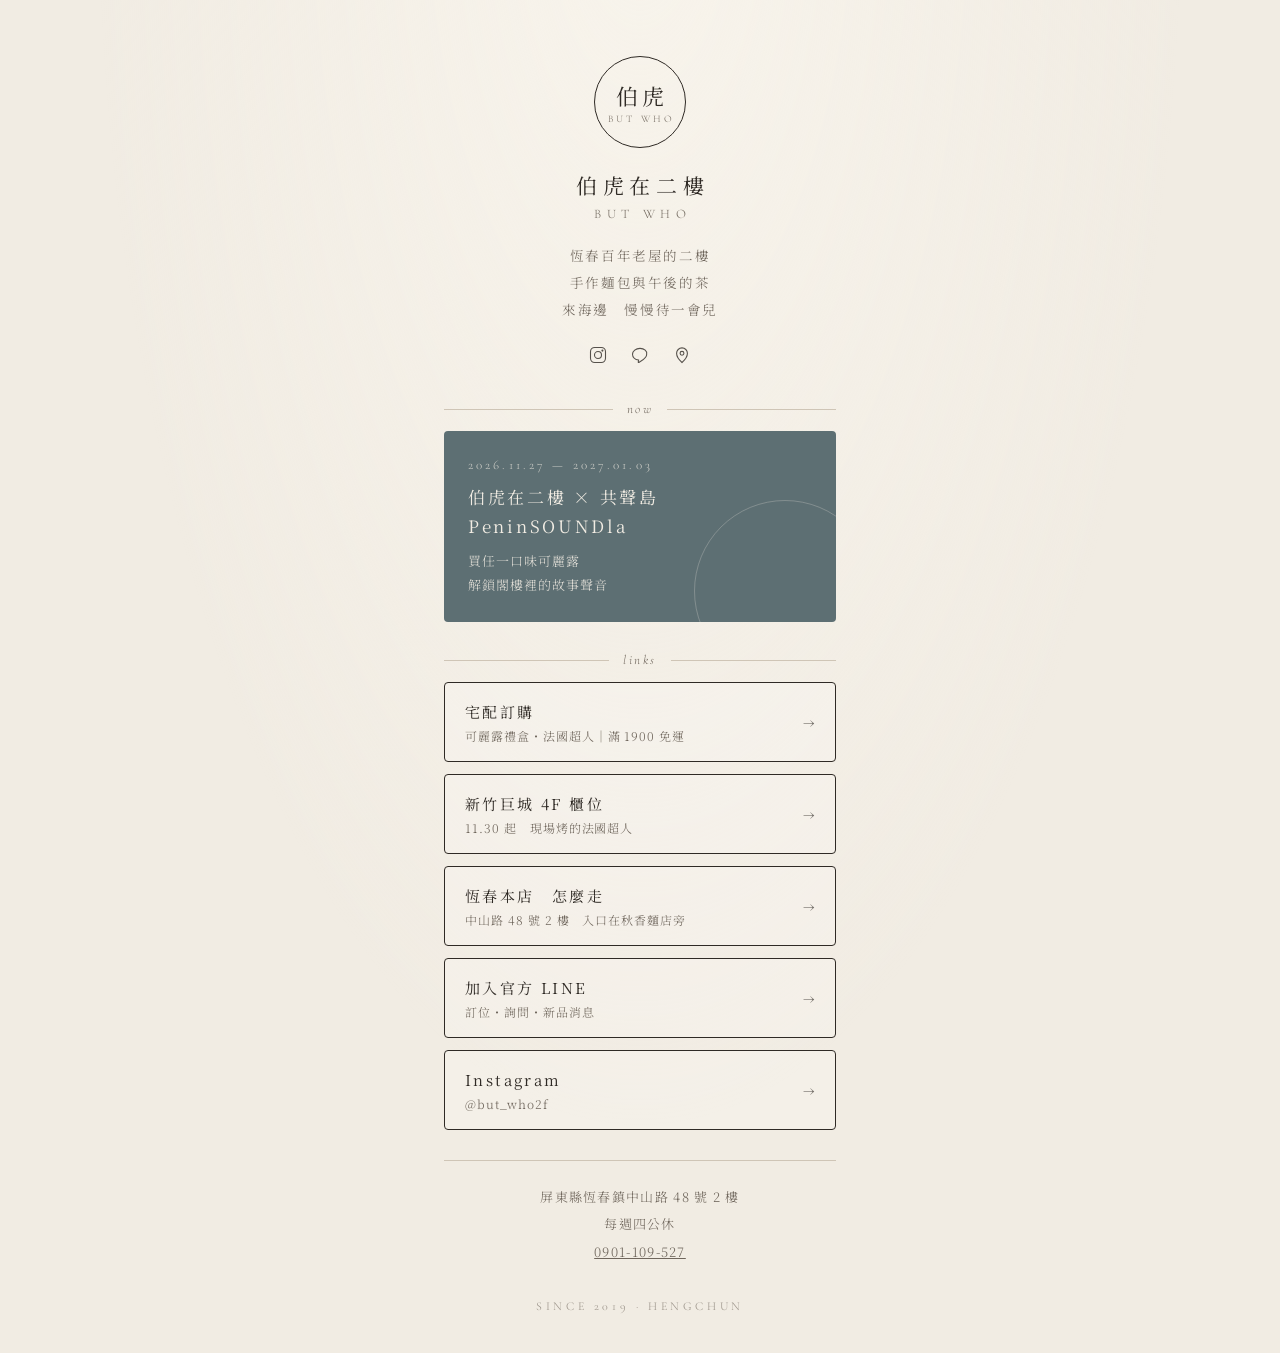
==== links/index.html @ c198c64e "新增伯虎連結頁 links/ Co-Authored-By: Claude Opus 5.5 <noreply@anthropic.com> Claude-Session: https://claud" ====
<!DOCTYPE html>
<html lang="zh-Hant">
<head>
<meta charset="utf-8">
<meta name="viewport" content="width=device-width, initial-scale=1">
<title>伯虎在二樓 BUT WHO</title>
<link rel="preconnect" href="https://fonts.googleapis.com">
<link rel="preconnect" href="https://fonts.gstatic.com" crossorigin>
<link href="https://fonts.googleapis.com/css2?family=Noto+Serif+TC:wght@300;400;500&family=Cormorant+Garamond:ital,wght@0,300;0,400;1,300&display=swap" rel="stylesheet">
<style>
  :root{
    --paper:#f1ece3;
    --paper-2:#e8e1d5;
    --ink:#2f2a25;
    --ink-soft:#6f665c;
    --line:#cfc5b6;
    --sea:#5d6f73;
  }
  *{box-sizing:border-box;margin:0;padding:0}
  html,body{background:var(--paper);color:var(--ink)}
  body{
    font-family:"Noto Serif TC",serif;font-weight:300;
    min-height:100vh;display:flex;justify-content:center;
    background:
      radial-gradient(ellipse at 50% -10%, #f8f4ec 0%, transparent 60%),
      var(--paper);
  }
  main{width:100%;max-width:440px;padding:56px 24px 40px}

  header{text-align:center;margin-bottom:36px}
  .mark{
    width:92px;height:92px;margin:0 auto 22px;border-radius:50%;
    border:1px solid var(--ink);display:flex;align-items:center;justify-content:center;
    flex-direction:column;gap:2px;
  }
  .mark b{font-weight:400;font-size:22px;letter-spacing:.18em;padding-left:.18em}
  .mark small{font-family:"Cormorant Garamond",serif;font-size:10px;letter-spacing:.32em;padding-left:.32em;color:var(--ink-soft)}
  h1{font-weight:400;font-size:21px;letter-spacing:.28em;padding-left:.28em}
  .en{font-family:"Cormorant Garamond",serif;font-size:13px;letter-spacing:.42em;padding-left:.42em;color:var(--ink-soft);margin-top:6px}
  .bio{margin-top:20px;font-size:13.5px;line-height:2;letter-spacing:.12em;color:var(--ink-soft)}

  .social{display:flex;justify-content:center;gap:22px;margin-top:22px}
  .social a{color:var(--ink);opacity:.8;transition:opacity .2s}
  .social a:hover{opacity:1}
  .social svg{width:20px;height:20px;display:block}

  .label{
    font-family:"Cormorant Garamond",serif;font-style:italic;font-size:13px;
    letter-spacing:.2em;color:var(--ink-soft);text-align:center;margin:30px 0 14px;
    display:flex;align-items:center;gap:14px;
  }
  .label::before,.label::after{content:"";flex:1;height:1px;background:var(--line)}

  .feature{
    display:block;text-decoration:none;color:var(--paper);
    background:var(--sea);border-radius:4px;padding:26px 24px 24px;
    position:relative;overflow:hidden;
  }
  .feature::after{
    content:"";position:absolute;right:-40px;bottom:-60px;width:180px;height:180px;
    border-radius:50%;border:1px solid rgba(241,236,227,.25);
  }
  .feature .date{font-family:"Cormorant Garamond",serif;font-size:13px;letter-spacing:.24em;opacity:.8}
  .feature h2{font-weight:400;font-size:17px;letter-spacing:.16em;margin:10px 0 8px;line-height:1.7}
  .feature p{font-size:13px;line-height:1.9;letter-spacing:.08em;opacity:.88}

  .links{display:flex;flex-direction:column;gap:12px}
  .btn{
    display:flex;align-items:center;justify-content:space-between;gap:12px;
    text-decoration:none;color:var(--ink);
    border:1px solid var(--ink);border-radius:4px;padding:17px 20px;
    background:rgba(255,255,255,.18);
    transition:background .2s,color .2s;
  }
  .btn:hover{background:var(--ink);color:var(--paper)}
  .btn .t{font-size:15px;letter-spacing:.16em;font-weight:400}
  .btn .s{display:block;font-size:12px;letter-spacing:.08em;color:var(--ink-soft);margin-top:4px;font-weight:300}
  .btn:hover .s{color:var(--paper-2)}
  .btn .arrow{font-family:"Cormorant Garamond",serif;font-size:18px;opacity:.6}

  .info{
    margin-top:30px;padding:22px 4px 0;border-top:1px solid var(--line);
    font-size:13px;line-height:2.1;letter-spacing:.1em;color:var(--ink-soft);text-align:center;
  }
  .info a{color:inherit}
  footer{
    text-align:center;margin-top:34px;
    font-family:"Cormorant Garamond",serif;font-size:12px;letter-spacing:.3em;color:var(--ink-soft);opacity:.7
  }
</style>
</head>
<body>
<main>

  <header>
    <div class="mark"><b>伯虎</b><small>BUT WHO</small></div>
    <h1>伯虎在二樓</h1>
    <div class="en">BUT WHO</div>
    <p class="bio">恆春百年老屋的二樓<br>手作麵包與午後的茶<br>來海邊　慢慢待一會兒</p>

    <nav class="social" aria-label="社群">
      <a href="https://www.instagram.com/but_who2f/" aria-label="Instagram">
        <svg viewBox="0 0 24 24" fill="none" stroke="currentColor" stroke-width="1.3"><rect x="3" y="3" width="18" height="18" rx="5"/><circle cx="12" cy="12" r="4.2"/><circle cx="17.3" cy="6.7" r=".6" fill="currentColor"/></svg>
      </a>
      <a href="https://lin.ee/nPARyDp" aria-label="LINE 官方帳號">
        <svg viewBox="0 0 24 24" fill="none" stroke="currentColor" stroke-width="1.3"><path d="M12 4C7 4 3 7.2 3 11.1c0 3.5 3.1 6.4 7.3 7l-.4 2.4c-.1.4.3.7.7.5 2.6-1.4 6.6-4.1 8.1-6.3.9-1.1 1.3-2.3 1.3-3.6C21 7.2 17 4 12 4z"/></svg>
      </a>
      <a href="https://www.google.com/maps/search/?api=1&query=%E4%BC%AF%E8%99%8E%E5%9C%A8%E4%BA%8C%E6%A8%93%20%E5%B1%8F%E6%9D%B1%E7%B8%A3%E6%81%86%E6%98%A5%E9%8E%AE%E4%B8%AD%E5%B1%B1%E8%B7%AF48%E8%99%9F" aria-label="Google 地圖">
        <svg viewBox="0 0 24 24" fill="none" stroke="currentColor" stroke-width="1.3"><path d="M12 21s-6.5-5.6-6.5-11A6.5 6.5 0 0 1 18.5 10c0 5.4-6.5 11-6.5 11z"/><circle cx="12" cy="10" r="2.3"/></svg>
      </a>
    </nav>
  </header>

  <div class="label">now</div>
  <a class="feature" href="https://www.instagram.com/but_who2f/">
    <div class="date">2026.11.27 — 2027.01.03</div>
    <h2>伯虎在二樓 × 共聲島 PeninSOUNDla</h2>
    <p>買任一口味可麗露<br>解鎖閣樓裡的故事聲音</p>
  </a>

  <div class="label">links</div>
  <div class="links">
    <a class="btn" href="https://chipaoanping.github.io/bohu-ledger/shop/">
      <span><span class="t">宅配訂購</span><span class="s">可麗露禮盒・法國超人｜滿 1900 免運</span></span>
      <span class="arrow">→</span>
    </a>
    <a class="btn" href="https://www.google.com/maps/search/?api=1&query=%E6%96%B0%E7%AB%B9%E5%B7%A8%E5%9F%8E%E8%B3%BC%E7%89%A9%E4%B8%AD%E5%BF%83">
      <span><span class="t">新竹巨城 4F 櫃位</span><span class="s">11.30 起　現場烤的法國超人</span></span>
      <span class="arrow">→</span>
    </a>
    <a class="btn" href="https://www.google.com/maps/search/?api=1&query=%E4%BC%AF%E8%99%8E%E5%9C%A8%E4%BA%8C%E6%A8%93%20%E5%B1%8F%E6%9D%B1%E7%B8%A3%E6%81%86%E6%98%A5%E9%8E%AE%E4%B8%AD%E5%B1%B1%E8%B7%AF48%E8%99%9F">
      <span><span class="t">恆春本店　怎麼走</span><span class="s">中山路 48 號 2 樓　入口在秋香麵店旁</span></span>
      <span class="arrow">→</span>
    </a>
    <a class="btn" href="https://lin.ee/nPARyDp">
      <span><span class="t">加入官方 LINE</span><span class="s">訂位・詢問・新品消息</span></span>
      <span class="arrow">→</span>
    </a>
    <a class="btn" href="https://www.instagram.com/but_who2f/">
      <span><span class="t">Instagram</span><span class="s">@but_who2f</span></span>
      <span class="arrow">→</span>
    </a>
  </div>

  <div class="info">
    屏東縣恆春鎮中山路 48 號 2 樓<br>
    每週四公休<br>
    <a href="tel:0901109527">0901-109-527</a>
  </div>

  <footer>SINCE 2019 · HENGCHUN</footer>
</main>
</body>
</html>
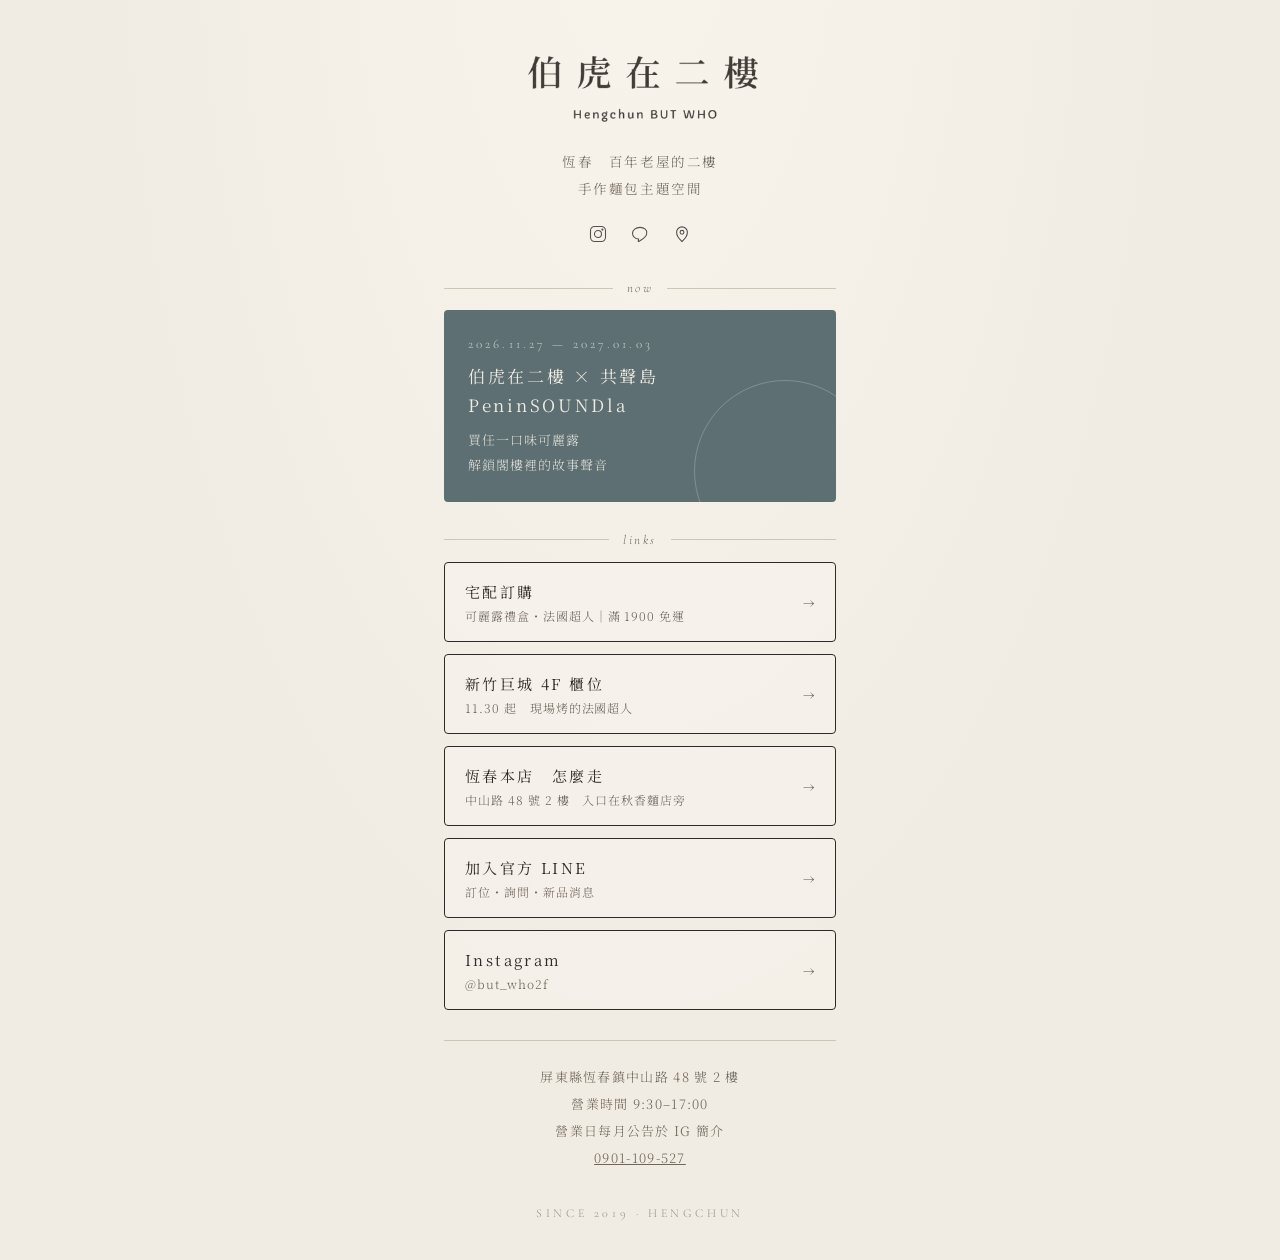
==== commit 8e4bfada: "連結頁：換上黑色 logo、更新介紹與營業時間 Co-Authored-By: Claude Opus 5.5 <noreply@anthropic.com> Claude-Session: http" ====
--- a/links/index.html
+++ b/links/index.html
@@ -35,9 +35,10 @@
   }
   .mark b{font-weight:400;font-size:22px;letter-spacing:.18em;padding-left:.18em}
   .mark small{font-family:"Cormorant Garamond",serif;font-size:10px;letter-spacing:.32em;padding-left:.32em;color:var(--ink-soft)}
+  .logo{display:block;width:230px;max-width:70%;height:auto;margin:0 auto}
   h1{font-weight:400;font-size:21px;letter-spacing:.28em;padding-left:.28em}
   .en{font-family:"Cormorant Garamond",serif;font-size:13px;letter-spacing:.42em;padding-left:.42em;color:var(--ink-soft);margin-top:6px}
-  .bio{margin-top:20px;font-size:13.5px;line-height:2;letter-spacing:.12em;color:var(--ink-soft)}
+  .bio{margin-top:26px;font-size:13.5px;line-height:2;letter-spacing:.12em;color:var(--ink-soft)}
 
   .social{display:flex;justify-content:center;gap:22px;margin-top:22px}
   .social a{color:var(--ink);opacity:.8;transition:opacity .2s}
@@ -93,10 +94,8 @@
 <main>
 
   <header>
-    <div class="mark"><b>伯虎</b><small>BUT WHO</small></div>
-    <h1>伯虎在二樓</h1>
-    <div class="en">BUT WHO</div>
-    <p class="bio">恆春百年老屋的二樓<br>手作麵包與午後的茶<br>來海邊　慢慢待一會兒</p>
+    <h1><img class="logo" src="logo.png" alt="伯虎在二樓 Hengchun BUT WHO"></h1>
+    <p class="bio">恆春　百年老屋的二樓<br>手作麵包主題空間</p>
 
     <nav class="social" aria-label="社群">
       <a href="https://www.instagram.com/but_who2f/" aria-label="Instagram">
@@ -144,7 +143,7 @@
 
   <div class="info">
     屏東縣恆春鎮中山路 48 號 2 樓<br>
-    每週四公休<br>
+    營業時間 9:30–17:00<br>營業日每月公告於 IG 簡介<br>
     <a href="tel:0901109527">0901-109-527</a>
   </div>
 
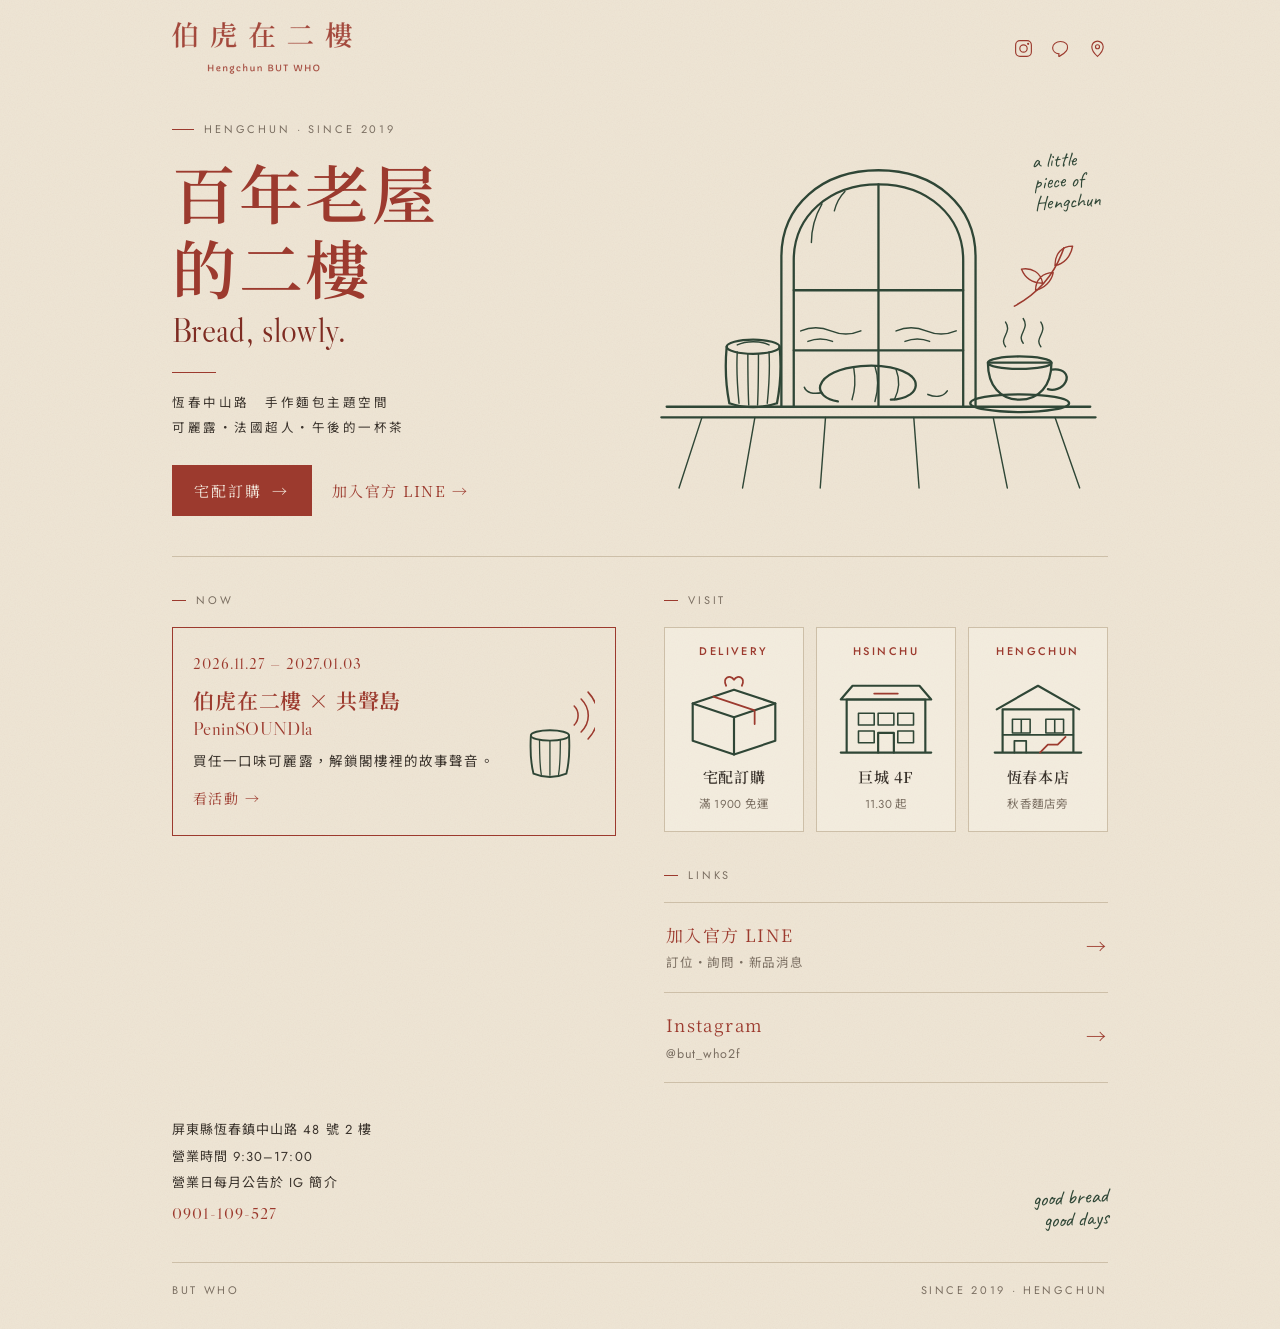
==== commit 17e99d6e: "連結頁：改為舊紙底、磚紅襯線、墨綠手繪線稿風格 Co-Authored-By: Claude Opus 5.5 <noreply@anthropic.com> Claude-Session: http" ====
--- a/links/index.html
+++ b/links/index.html
@@ -2,152 +2,248 @@
 <html lang="zh-Hant">
 <head>
 <meta charset="utf-8">
-<meta name="viewport" content="width=device-width, initial-scale=1">
+<meta name="viewport" content="width=device-width, initial-scale=1, viewport-fit=cover">
+<meta name="theme-color" content="#EFE6D6">
 <title>伯虎在二樓 BUT WHO</title>
 <link rel="preconnect" href="https://fonts.googleapis.com">
 <link rel="preconnect" href="https://fonts.gstatic.com" crossorigin>
-<link href="https://fonts.googleapis.com/css2?family=Noto+Serif+TC:wght@300;400;500&family=Cormorant+Garamond:ital,wght@0,300;0,400;1,300&display=swap" rel="stylesheet">
+<link href="https://fonts.googleapis.com/css2?family=Noto+Serif+TC:wght@400;600&family=Noto+Sans+TC:wght@400;500&family=Libre+Caslon+Display&family=Jost:wght@400;500&family=Caveat:wght@500&display=swap" rel="stylesheet">
 <style>
-  :root{
-    --paper:#f1ece3;
-    --paper-2:#e8e1d5;
-    --ink:#2f2a25;
-    --ink-soft:#6f665c;
-    --line:#cfc5b6;
-    --sea:#5d6f73;
-  }
-  *{box-sizing:border-box;margin:0;padding:0}
-  html,body{background:var(--paper);color:var(--ink)}
-  body{
-    font-family:"Noto Serif TC",serif;font-weight:300;
-    min-height:100vh;display:flex;justify-content:center;
-    background:
-      radial-gradient(ellipse at 50% -10%, #f8f4ec 0%, transparent 60%),
-      var(--paper);
-  }
-  main{width:100%;max-width:440px;padding:56px 24px 40px}
-
-  header{text-align:center;margin-bottom:36px}
-  .mark{
-    width:92px;height:92px;margin:0 auto 22px;border-radius:50%;
-    border:1px solid var(--ink);display:flex;align-items:center;justify-content:center;
-    flex-direction:column;gap:2px;
-  }
-  .mark b{font-weight:400;font-size:22px;letter-spacing:.18em;padding-left:.18em}
-  .mark small{font-family:"Cormorant Garamond",serif;font-size:10px;letter-spacing:.32em;padding-left:.32em;color:var(--ink-soft)}
-  .logo{display:block;width:230px;max-width:70%;height:auto;margin:0 auto}
-  h1{font-weight:400;font-size:21px;letter-spacing:.28em;padding-left:.28em}
-  .en{font-family:"Cormorant Garamond",serif;font-size:13px;letter-spacing:.42em;padding-left:.42em;color:var(--ink-soft);margin-top:6px}
-  .bio{margin-top:26px;font-size:13.5px;line-height:2;letter-spacing:.12em;color:var(--ink-soft)}
-
-  .social{display:flex;justify-content:center;gap:22px;margin-top:22px}
-  .social a{color:var(--ink);opacity:.8;transition:opacity .2s}
-  .social a:hover{opacity:1}
-  .social svg{width:20px;height:20px;display:block}
-
-  .label{
-    font-family:"Cormorant Garamond",serif;font-style:italic;font-size:13px;
-    letter-spacing:.2em;color:var(--ink-soft);text-align:center;margin:30px 0 14px;
-    display:flex;align-items:center;gap:14px;
-  }
-  .label::before,.label::after{content:"";flex:1;height:1px;background:var(--line)}
-
-  .feature{
-    display:block;text-decoration:none;color:var(--paper);
-    background:var(--sea);border-radius:4px;padding:26px 24px 24px;
-    position:relative;overflow:hidden;
-  }
-  .feature::after{
-    content:"";position:absolute;right:-40px;bottom:-60px;width:180px;height:180px;
-    border-radius:50%;border:1px solid rgba(241,236,227,.25);
-  }
-  .feature .date{font-family:"Cormorant Garamond",serif;font-size:13px;letter-spacing:.24em;opacity:.8}
-  .feature h2{font-weight:400;font-size:17px;letter-spacing:.16em;margin:10px 0 8px;line-height:1.7}
-  .feature p{font-size:13px;line-height:1.9;letter-spacing:.08em;opacity:.88}
-
-  .links{display:flex;flex-direction:column;gap:12px}
-  .btn{
-    display:flex;align-items:center;justify-content:space-between;gap:12px;
-    text-decoration:none;color:var(--ink);
-    border:1px solid var(--ink);border-radius:4px;padding:17px 20px;
-    background:rgba(255,255,255,.18);
-    transition:background .2s,color .2s;
-  }
-  .btn:hover{background:var(--ink);color:var(--paper)}
-  .btn .t{font-size:15px;letter-spacing:.16em;font-weight:400}
-  .btn .s{display:block;font-size:12px;letter-spacing:.08em;color:var(--ink-soft);margin-top:4px;font-weight:300}
-  .btn:hover .s{color:var(--paper-2)}
-  .btn .arrow{font-family:"Cormorant Garamond",serif;font-size:18px;opacity:.6}
-
-  .info{
-    margin-top:30px;padding:22px 4px 0;border-top:1px solid var(--line);
-    font-size:13px;line-height:2.1;letter-spacing:.1em;color:var(--ink-soft);text-align:center;
-  }
-  .info a{color:inherit}
-  footer{
-    text-align:center;margin-top:34px;
-    font-family:"Cormorant Garamond",serif;font-size:12px;letter-spacing:.3em;color:var(--ink-soft);opacity:.7
-  }
+/* 舊紙底＋磚紅襯線字＋墨綠手繪線稿；手機單欄，寬螢幕主視覺左右分 */
+:root{
+  --paper:#EFE6D6; --paper-2:#E7DCC8; --red:#9C3A2E; --red-deep:#7E2C22;
+  --green:#2F4636; --ink:#3A332C; --soft:#7A6E61; --line:#CDBFA8;
+  --serif:"Libre Caslon Display","Noto Serif TC",serif;
+  --zh:"Noto Serif TC","Songti TC",serif;
+  --sans:"Jost","Noto Sans TC",system-ui,sans-serif;
+  --hand:"Caveat","Noto Sans TC",cursive;
+  color-scheme:light;
+}
+*{box-sizing:border-box;margin:0;padding:0}
+html{background:var(--paper)}
+body{
+  min-height:100vh;color:var(--ink);font-family:var(--zh);font-weight:400;line-height:1.8;
+  background-color:var(--paper);
+  background-image:url("data:image/svg+xml,%3Csvg xmlns='http://www.w3.org/2000/svg' width='220' height='220'%3E%3Cfilter id='n'%3E%3CfeTurbulence type='fractalNoise' baseFrequency='.85' numOctaves='2' stitchTiles='stitch'/%3E%3CfeColorMatrix values='0 0 0 0 .35 0 0 0 0 .27 0 0 0 0 .18 0 0 0 .07 0'/%3E%3C/filter%3E%3Crect width='100%25' height='100%25' filter='url(%23n)'/%3E%3C/svg%3E");
+  -webkit-font-smoothing:antialiased;
+}
+a{color:inherit;text-decoration:none}
+a:focus-visible{outline:1.5px solid var(--red);outline-offset:4px}
+.wrap{max-width:980px;margin:0 auto;padding-left:max(22px,env(safe-area-inset-left,0px));padding-right:max(22px,env(safe-area-inset-right,0px))}
+
+/* 頂列 */
+.top{display:flex;align-items:center;justify-content:space-between;gap:16px;padding-block:22px 0}
+.logo{display:block;width:150px;aspect-ratio:720/208;background:var(--red);
+  -webkit-mask:url(logo.png) left center/contain no-repeat;mask:url(logo.png) left center/contain no-repeat}
+.social{display:flex;gap:16px}
+.social a{color:var(--red);display:block}
+.social svg{width:21px;height:21px;display:block}
+
+/* 主視覺 */
+.hero{display:grid;gap:8px;padding-block:30px 26px;border-bottom:1px solid var(--line)}
+.eyebrow{font-family:var(--sans);font-size:11px;letter-spacing:.26em;color:var(--soft);text-transform:uppercase;display:flex;align-items:center;gap:10px}
+.eyebrow::before{content:"";width:22px;height:1px;background:var(--red)}
+h1{font-family:var(--zh);font-weight:600;color:var(--red);font-size:clamp(40px,11vw,64px);line-height:1.18;letter-spacing:.04em;margin-top:14px}
+h1 .en{display:block;font-family:var(--serif);font-weight:400;font-size:.52em;letter-spacing:.01em;margin-top:6px;color:var(--red-deep)}
+.rule{width:44px;height:1px;background:var(--red);margin:22px 0 18px}
+.lead{font-family:var(--sans);font-size:12.5px;letter-spacing:.2em;line-height:2;color:var(--ink)}
+.cta{display:flex;flex-wrap:wrap;align-items:center;gap:20px;margin-top:24px}
+.btn-red{background:var(--red);color:#F6EEE2;font-family:var(--zh);font-size:15px;letter-spacing:.14em;padding:12px 22px;display:inline-flex;gap:10px;align-items:center;transition:background .2s}
+.btn-red:hover{background:var(--red-deep)}
+.textlink{color:var(--red);font-size:15px;letter-spacing:.1em;border-bottom:1px solid transparent;transition:border-color .2s}
+.textlink:hover{border-color:var(--red)}
+.art{position:relative;margin-top:18px}
+.art svg{width:100%;height:auto;display:block}
+.note{position:absolute;font-family:var(--hand);color:var(--green);font-size:20px;line-height:1.05;transform:rotate(-4deg)}
+.note.a{right:2%;top:2%}
+
+/* 區塊標 */
+.label{font-family:var(--sans);font-size:11px;letter-spacing:.26em;color:var(--soft);text-transform:uppercase;display:flex;align-items:center;gap:10px;margin:34px 0 16px}
+.label::before{content:"";width:14px;height:1px;background:var(--red)}
+
+/* 近期活動 */
+.now{display:grid;grid-template-columns:1fr auto;gap:18px;align-items:center;border:1px solid var(--red);padding:22px 20px;position:relative;transition:background .2s}
+.now:hover{background:rgba(156,58,46,.04)}
+.now .date{font-family:var(--serif);color:var(--red);font-size:15px;letter-spacing:.06em}
+.now h2{font-family:var(--zh);font-weight:600;color:var(--red);font-size:21px;line-height:1.45;letter-spacing:.04em;margin:8px 0 6px}
+.now p{font-family:var(--sans);font-size:13.5px;line-height:1.9;letter-spacing:.08em;color:var(--ink)}
+.now svg{width:78px;height:auto}
+.now h2 .pen{display:block;font-family:var(--serif);font-weight:400;font-size:.9em;letter-spacing:.02em}
+@media (max-width:560px){
+  .now{grid-template-columns:1fr;padding:20px 18px}
+  .now svg{position:absolute;right:14px;top:14px;width:46px}
+  .now h2{font-size:19px}
+  .now .date{padding-right:52px}
+}
+.now .more{display:inline-block;margin-top:12px;color:var(--red);font-size:14px;letter-spacing:.1em}
+
+/* 三張卡 */
+.cards{display:grid;grid-template-columns:repeat(3,minmax(0,1fr));gap:12px}
+.card{border:1px solid var(--line);background:rgba(255,253,248,.28);padding:14px 10px 16px;text-align:center;display:grid;gap:8px;align-content:start;transition:border-color .2s,background .2s}
+.card:hover{border-color:var(--red);background:rgba(255,253,248,.5)}
+.card .k{font-family:var(--sans);font-size:11px;letter-spacing:.22em;color:var(--red);font-weight:500}
+.card svg{width:100%;max-width:120px;height:auto;margin:0 auto;display:block}
+.card .t{font-family:var(--zh);font-weight:600;color:var(--ink);font-size:15px;letter-spacing:.04em;line-height:1.4;white-space:nowrap}
+.card .s{font-family:var(--sans);font-size:11.5px;line-height:1.7;letter-spacing:.02em;color:var(--soft);white-space:nowrap}
+
+/* 文字連結列 */
+.rows{border-top:1px solid var(--line)}
+.row{display:flex;align-items:center;justify-content:space-between;gap:14px;padding:17px 2px;border-bottom:1px solid var(--line)}
+.row .t{font-family:var(--zh);font-size:17px;letter-spacing:.08em;color:var(--red)}
+.row .s{display:block;font-family:var(--sans);font-size:12.5px;letter-spacing:.06em;color:var(--soft);margin-top:2px}
+.row .ar{color:var(--red);font-family:var(--serif);font-size:20px;transition:transform .2s}
+.row:hover .ar{transform:translateX(4px)}
+
+/* 資訊 */
+.info{display:grid;grid-template-columns:1fr auto;gap:18px;align-items:end;margin-top:34px;padding-bottom:10px}
+.info p{font-family:var(--sans);font-size:13px;line-height:2.05;letter-spacing:.08em;color:var(--ink)}
+.info .tel{color:var(--red);font-family:var(--serif);font-size:16px;letter-spacing:.06em;user-select:all}
+.info .hand{font-family:var(--hand);color:var(--green);font-size:21px;line-height:1.05;text-align:right;transform:rotate(-3deg)}
+footer{border-top:1px solid var(--line);margin-top:22px;padding-block:18px calc(28px + env(safe-area-inset-bottom,0px));display:flex;justify-content:space-between;font-family:var(--sans);font-size:11px;letter-spacing:.24em;color:var(--soft)}
+
+@media (min-width:820px){
+  .logo{width:180px}
+  .hero{grid-template-columns:1fr 1.05fr;gap:40px;align-items:center;padding-block:46px 40px}
+  .art{margin-top:0}
+  .lower{display:grid;grid-template-columns:1fr 1fr;gap:0 48px}
+}
+@media (max-width:380px){
+  .cards{gap:8px}
+  .card{padding:12px 6px 14px}
+  .card .t{font-size:14px}
+}
+@media (prefers-reduced-motion:reduce){*{transition:none!important}}
 </style>
 </head>
 <body>
-<main>
-
-  <header>
-    <h1><img class="logo" src="logo.png" alt="伯虎在二樓 Hengchun BUT WHO"></h1>
-    <p class="bio">恆春　百年老屋的二樓<br>手作麵包主題空間</p>
-
+<div class="wrap">
+
+  <header class="top">
+    <a href="./" class="logo" aria-label="伯虎在二樓 Hengchun BUT WHO"></a>
     <nav class="social" aria-label="社群">
-      <a href="https://www.instagram.com/but_who2f/" aria-label="Instagram">
-        <svg viewBox="0 0 24 24" fill="none" stroke="currentColor" stroke-width="1.3"><rect x="3" y="3" width="18" height="18" rx="5"/><circle cx="12" cy="12" r="4.2"/><circle cx="17.3" cy="6.7" r=".6" fill="currentColor"/></svg>
-      </a>
-      <a href="https://lin.ee/nPARyDp" aria-label="LINE 官方帳號">
-        <svg viewBox="0 0 24 24" fill="none" stroke="currentColor" stroke-width="1.3"><path d="M12 4C7 4 3 7.2 3 11.1c0 3.5 3.1 6.4 7.3 7l-.4 2.4c-.1.4.3.7.7.5 2.6-1.4 6.6-4.1 8.1-6.3.9-1.1 1.3-2.3 1.3-3.6C21 7.2 17 4 12 4z"/></svg>
-      </a>
-      <a href="https://www.google.com/maps/search/?api=1&query=%E4%BC%AF%E8%99%8E%E5%9C%A8%E4%BA%8C%E6%A8%93%20%E5%B1%8F%E6%9D%B1%E7%B8%A3%E6%81%86%E6%98%A5%E9%8E%AE%E4%B8%AD%E5%B1%B1%E8%B7%AF48%E8%99%9F" aria-label="Google 地圖">
-        <svg viewBox="0 0 24 24" fill="none" stroke="currentColor" stroke-width="1.3"><path d="M12 21s-6.5-5.6-6.5-11A6.5 6.5 0 0 1 18.5 10c0 5.4-6.5 11-6.5 11z"/><circle cx="12" cy="10" r="2.3"/></svg>
-      </a>
+      <a href="https://www.instagram.com/but_who2f/" aria-label="Instagram"><svg viewBox="0 0 24 24" fill="none" stroke="currentColor" stroke-width="1.3"><rect x="3" y="3" width="18" height="18" rx="5"/><circle cx="12" cy="12" r="4.2"/><circle cx="17.3" cy="6.7" r=".6" fill="currentColor"/></svg></a>
+      <a href="https://lin.ee/nPARyDp" aria-label="LINE 官方帳號"><svg viewBox="0 0 24 24" fill="none" stroke="currentColor" stroke-width="1.3"><path d="M12 4C7 4 3 7.2 3 11.1c0 3.5 3.1 6.4 7.3 7l-.4 2.4c-.1.4.3.7.7.5 2.6-1.4 6.6-4.1 8.1-6.3.9-1.1 1.3-2.3 1.3-3.6C21 7.2 17 4 12 4z"/></svg></a>
+      <a href="https://www.google.com/maps/search/?api=1&query=%E4%BC%AF%E8%99%8E%E5%9C%A8%E4%BA%8C%E6%A8%93%20%E5%B1%8F%E6%9D%B1%E7%B8%A3%E6%81%86%E6%98%A5%E9%8E%AE%E4%B8%AD%E5%B1%B1%E8%B7%AF48%E8%99%9F" aria-label="Google 地圖"><svg viewBox="0 0 24 24" fill="none" stroke="currentColor" stroke-width="1.3"><path d="M12 21s-6.5-5.6-6.5-11A6.5 6.5 0 0 1 18.5 10c0 5.4-6.5 11-6.5 11z"/><circle cx="12" cy="10" r="2.3"/></svg></a>
     </nav>
   </header>
 
-  <div class="label">now</div>
-  <a class="feature" href="https://www.instagram.com/but_who2f/">
-    <div class="date">2026.11.27 — 2027.01.03</div>
-    <h2>伯虎在二樓 × 共聲島 PeninSOUNDla</h2>
-    <p>買任一口味可麗露<br>解鎖閣樓裡的故事聲音</p>
-  </a>
-
-  <div class="label">links</div>
-  <div class="links">
-    <a class="btn" href="https://chipaoanping.github.io/bohu-ledger/shop/">
-      <span><span class="t">宅配訂購</span><span class="s">可麗露禮盒・法國超人｜滿 1900 免運</span></span>
-      <span class="arrow">→</span>
-    </a>
-    <a class="btn" href="https://www.google.com/maps/search/?api=1&query=%E6%96%B0%E7%AB%B9%E5%B7%A8%E5%9F%8E%E8%B3%BC%E7%89%A9%E4%B8%AD%E5%BF%83">
-      <span><span class="t">新竹巨城 4F 櫃位</span><span class="s">11.30 起　現場烤的法國超人</span></span>
-      <span class="arrow">→</span>
-    </a>
-    <a class="btn" href="https://www.google.com/maps/search/?api=1&query=%E4%BC%AF%E8%99%8E%E5%9C%A8%E4%BA%8C%E6%A8%93%20%E5%B1%8F%E6%9D%B1%E7%B8%A3%E6%81%86%E6%98%A5%E9%8E%AE%E4%B8%AD%E5%B1%B1%E8%B7%AF48%E8%99%9F">
-      <span><span class="t">恆春本店　怎麼走</span><span class="s">中山路 48 號 2 樓　入口在秋香麵店旁</span></span>
-      <span class="arrow">→</span>
-    </a>
-    <a class="btn" href="https://lin.ee/nPARyDp">
-      <span><span class="t">加入官方 LINE</span><span class="s">訂位・詢問・新品消息</span></span>
-      <span class="arrow">→</span>
-    </a>
-    <a class="btn" href="https://www.instagram.com/but_who2f/">
-      <span><span class="t">Instagram</span><span class="s">@but_who2f</span></span>
-      <span class="arrow">→</span>
-    </a>
+  <section class="hero">
+    <div>
+      <div class="eyebrow">Hengchun · since 2019</div>
+      <h1>百年老屋<br>的二樓<span class="en">Bread, slowly.</span></h1>
+      <div class="rule"></div>
+      <p class="lead">恆春中山路　手作麵包主題空間<br>可麗露・法國超人・午後的一杯茶</p>
+      <div class="cta">
+        <a class="btn-red" href="https://chipaoanping.github.io/bohu-ledger/shop/">宅配訂購 <span aria-hidden="true">→</span></a>
+        <a class="textlink" href="https://lin.ee/nPARyDp">加入官方 LINE →</a>
+      </div>
+    </div>
+
+    <div class="art" aria-hidden="true">
+      <svg viewBox="0 0 520 400" fill="none" stroke="#2F4636" stroke-width="2.6" stroke-linecap="round" stroke-linejoin="round">
+        <!-- 老屋拱窗 -->
+        <path d="M150 300V130c0-58 46-98 110-98s110 40 110 98v170"/>
+        <path d="M164 300V134c0-50 40-86 96-86s96 36 96 86v166"/>
+        <path d="M260 48v252M164 168h192M164 236h192"/>
+        <path d="M196 70c-8 14-12 28-12 44M222 56c-6 6-10 14-12 22" stroke-width="1.6"/>
+        <!-- 窗外的海 -->
+        <path d="M172 214c12-5 22-5 34 0s22 5 34 0M280 214c12-5 22-5 34 0s22 5 34 0" stroke-width="1.8"/>
+        <path d="M180 226c10-4 18-4 28 0M290 226c10-4 18-4 28 0" stroke-width="1.5"/>
+        <!-- 桌面 -->
+        <path d="M20 300h480M14 312h492"/>
+        <path d="M60 312l-26 80M120 312l-14 80M200 312l-6 80M300 312l6 80M390 312l16 80M460 312l28 80" stroke-width="1.6"/>
+        <!-- 可麗露 -->
+        <ellipse cx="118" cy="232" rx="30" ry="8"/>
+        <path d="M88 232c-2 22-1 44 3 64M148 232c2 22 1 44-3 64M91 296c18 6 36 6 54 0"/>
+        <path d="M100 238c-1 18 0 38 2 58M112 240c0 18 0 38 1 58M124 240c0 18 0 38-1 58M136 238c1 18 0 38-2 58" stroke-width="1.6"/>
+        <path d="M100 230c10-5 26-5 36 0" stroke-width="1.6"/>
+        <!-- 牛角 -->
+        <path d="M214 294c-14-2-22-10-20-18 4-12 22-20 46-22s46 2 58 12c6 6 6 14-2 20-6 4-14 6-22 6"/>
+        <path d="M232 256c2 12 2 24-2 36M256 254c4 12 4 26 0 40M280 258c4 10 4 22-2 34" stroke-width="1.6"/>
+        <path d="M196 284c-10 2-18 0-20-6M316 286c10 4 18 2 22-4" stroke-width="1.8"/>
+        <!-- 茶杯 -->
+        <ellipse cx="420" cy="296" rx="56" ry="10"/>
+        <path d="M384 250h72c0 26-14 42-36 42s-36-16-36-42z"/>
+        <ellipse cx="420" cy="250" rx="36" ry="7"/>
+        <path d="M456 258c14-2 20 6 16 14s-14 10-20 8"/>
+        <path d="M404 232c-8-10 8-16 0-28M424 228c-8-10 8-16 0-28M444 232c-8-10 8-16 0-28" stroke-width="1.6"/>
+        <!-- 小葉子 -->
+        <path d="M470 120c-10 30-30 52-56 66" stroke="#9C3A2E" stroke-width="1.8"/>
+        <path d="M460 140c10-2 18-10 20-22-12 0-20 8-20 22zM446 160c-12 0-20-6-24-16 12-2 22 4 24 16zM438 168c10-2 18-10 20-20-12 0-20 8-20 20z" stroke="#9C3A2E" stroke-width="1.6"/>
+      </svg>
+      <div class="note a">a little<br>piece of<br>Hengchun</div>
+    </div>
+  </section>
+
+  <div class="lower">
+    <section>
+      <div class="label">Now</div>
+      <a class="now" href="https://www.instagram.com/but_who2f/">
+        <div>
+          <div class="date">2026.11.27 — 2027.01.03</div>
+          <h2>伯虎在二樓 × 共聲島<span class="pen">PeninSOUNDla</span></h2>
+          <p>買任一口味可麗露，解鎖閣樓裡的故事聲音。</p>
+          <span class="more">看活動 →</span>
+        </div>
+        <svg viewBox="0 0 90 120" fill="none" stroke="#2F4636" stroke-width="2.2" stroke-linecap="round" stroke-linejoin="round" aria-hidden="true">
+          <ellipse cx="38" cy="64" rx="22" ry="6"/>
+          <path d="M16 64c-1 18 0 32 3 44M60 64c1 18 0 32-3 44M19 108c12 5 26 5 38 0"/>
+          <path d="M26 69c0 14 0 28 2 40M38 70v40M50 69c0 14 0 28-2 40" stroke-width="1.5"/>
+          <path d="M66 30c6 6 6 16 0 22M74 22c11 11 11 27 0 38M82 14c15 16 15 38 0 54" stroke="#9C3A2E" stroke-width="1.8"/>
+        </svg>
+      </a>
+    </section>
+
+    <section>
+      <div class="label">Visit</div>
+      <div class="cards">
+        <a class="card" href="https://chipaoanping.github.io/bohu-ledger/shop/">
+          <span class="k">DELIVERY</span>
+          <svg viewBox="0 0 120 90" fill="none" stroke="#2F4636" stroke-width="2.2" stroke-linecap="round" stroke-linejoin="round" aria-hidden="true">
+            <path d="M18 34l42-14 42 14v38l-42 14-42-14z"/><path d="M18 34l42 14 42-14M60 48v38"/>
+            <path d="M39 27l42 14v14" stroke="#9C3A2E" stroke-width="1.8"/>
+            <path d="M52 16c-4-8 4-12 8-6 4-6 12-2 8 6" stroke="#9C3A2E" stroke-width="1.8"/>
+          </svg>
+          <span class="t">宅配訂購</span>
+          <span class="s">滿 1900 免運</span>
+        </a>
+        <a class="card" href="https://www.google.com/maps/search/?api=1&query=%E6%96%B0%E7%AB%B9%E5%B7%A8%E5%9F%8E%E8%B3%BC%E7%89%A9%E4%B8%AD%E5%BF%83">
+          <span class="k">HSINCHU</span>
+          <svg viewBox="0 0 120 90" fill="none" stroke="#2F4636" stroke-width="2.2" stroke-linecap="round" stroke-linejoin="round" aria-hidden="true">
+            <path d="M20 84V30h80v54M14 84h92"/><path d="M14 30l12-14h68l12 14z"/>
+            <path d="M32 44h16v12H32zM52 44h16v12H52zM72 44h16v12H72zM32 62h16v12H32zM72 62h16v12H72z" stroke-width="1.6"/>
+            <path d="M52 84V64h16v20"/><path d="M48 24h24" stroke="#9C3A2E" stroke-width="1.8"/>
+          </svg>
+          <span class="t">巨城 4F</span>
+          <span class="s">11.30 起</span>
+        </a>
+        <a class="card" href="https://www.google.com/maps/search/?api=1&query=%E4%BC%AF%E8%99%8E%E5%9C%A8%E4%BA%8C%E6%A8%93%20%E5%B1%8F%E6%9D%B1%E7%B8%A3%E6%81%86%E6%98%A5%E9%8E%AE%E4%B8%AD%E5%B1%B1%E8%B7%AF48%E8%99%9F">
+          <span class="k">HENGCHUN</span>
+          <svg viewBox="0 0 120 90" fill="none" stroke="#2F4636" stroke-width="2.2" stroke-linecap="round" stroke-linejoin="round" aria-hidden="true">
+            <path d="M24 84V40h72v44M16 84h88M18 40l42-24 42 24"/>
+            <path d="M34 50h18v14H34zM68 50h18v14H68zM43 50v14M77 50v14" stroke-width="1.6"/>
+            <path d="M24 66h72" stroke-width="1.6"/>
+            <path d="M36 84V72h12v12" stroke-width="1.8"/><path d="M62 84l8-8h10l8-8" stroke="#9C3A2E" stroke-width="1.8"/>
+          </svg>
+          <span class="t">恆春本店</span>
+          <span class="s">秋香麵店旁</span>
+        </a>
+      </div>
+
+      <div class="label">Links</div>
+      <nav class="rows">
+        <a class="row" href="https://lin.ee/nPARyDp"><span><span class="t">加入官方 LINE</span><span class="s">訂位・詢問・新品消息</span></span><span class="ar" aria-hidden="true">→</span></a>
+        <a class="row" href="https://www.instagram.com/but_who2f/"><span><span class="t">Instagram</span><span class="s">@but_who2f</span></span><span class="ar" aria-hidden="true">→</span></a>
+      </nav>
+    </section>
   </div>
 
-  <div class="info">
-    屏東縣恆春鎮中山路 48 號 2 樓<br>
-    營業時間 9:30–17:00<br>營業日每月公告於 IG 簡介<br>
-    <a href="tel:0901109527">0901-109-527</a>
-  </div>
-
-  <footer>SINCE 2019 · HENGCHUN</footer>
-</main>
+  <section class="info">
+    <p>屏東縣恆春鎮中山路 48 號 2 樓<br>營業時間 9:30–17:00<br>營業日每月公告於 IG 簡介<br><a class="tel" href="tel:0901109527">0901-109-527</a></p>
+    <div class="hand" aria-hidden="true">good bread<br>good days</div>
+  </section>
+
+  <footer><span>BUT WHO</span><span>SINCE 2019 · HENGCHUN</span></footer>
+</div>
 </body>
 </html>
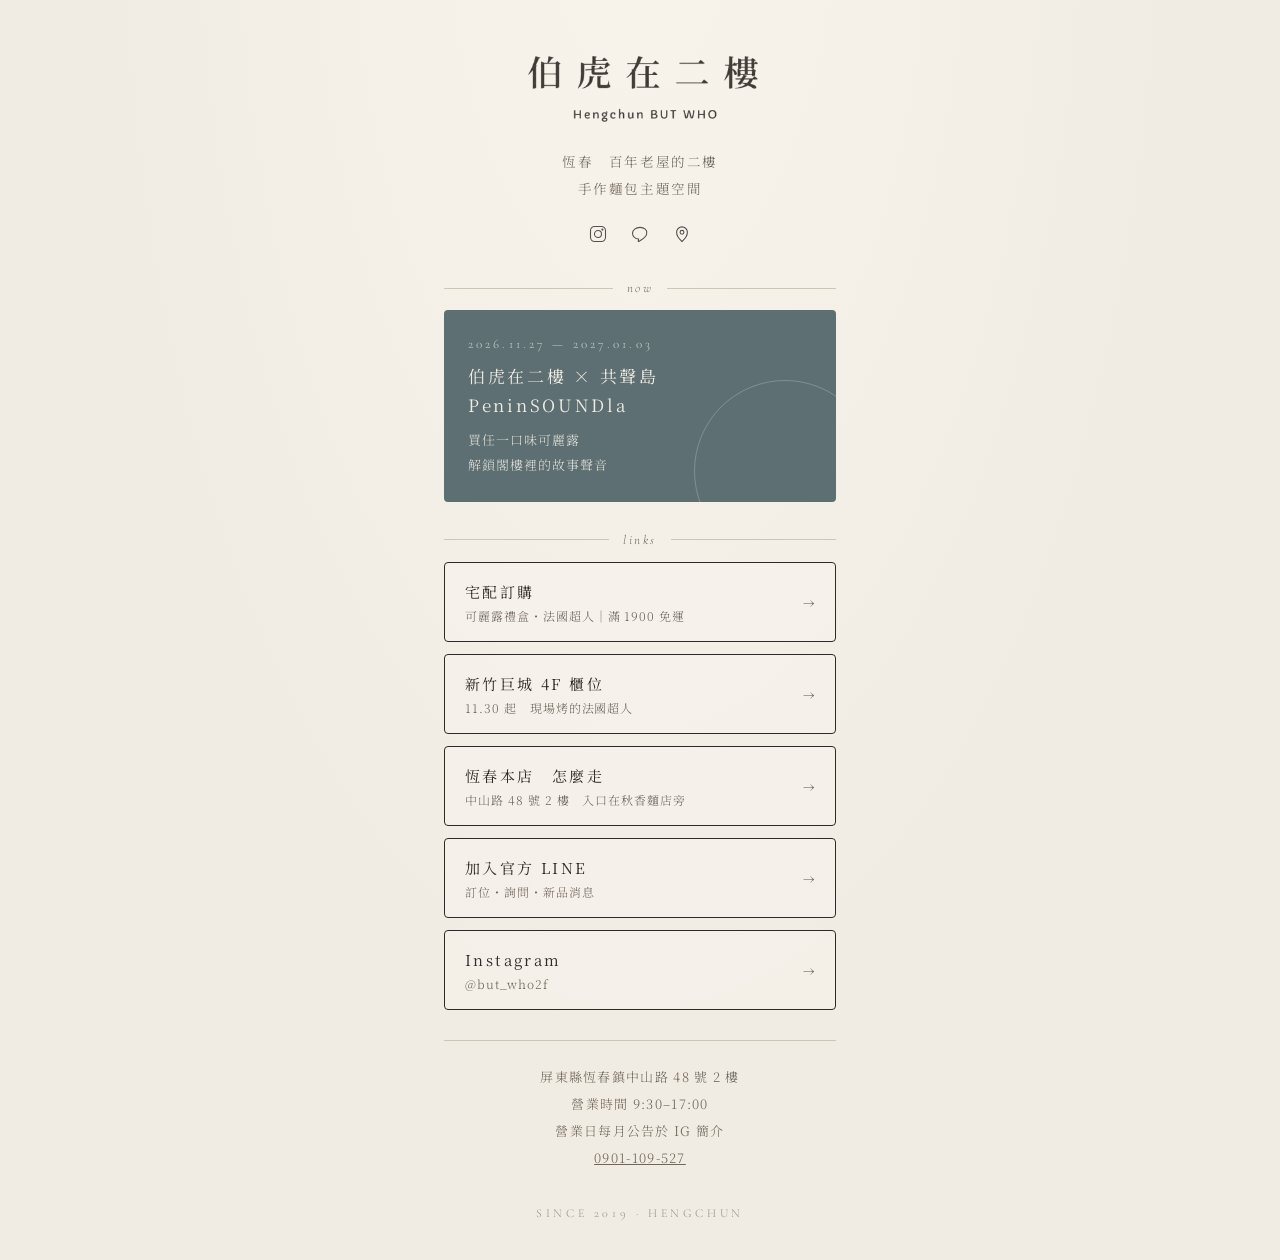
==== commit ee26fb5a: "連結頁：還原為原本版本 Co-Authored-By: Claude Opus 5.5 <noreply@anthropic.com> Claude-Session: https://claude.a" ====
--- a/links/index.html
+++ b/links/index.html
@@ -2,248 +2,152 @@
 <html lang="zh-Hant">
 <head>
 <meta charset="utf-8">
-<meta name="viewport" content="width=device-width, initial-scale=1, viewport-fit=cover">
-<meta name="theme-color" content="#EFE6D6">
+<meta name="viewport" content="width=device-width, initial-scale=1">
 <title>伯虎在二樓 BUT WHO</title>
 <link rel="preconnect" href="https://fonts.googleapis.com">
 <link rel="preconnect" href="https://fonts.gstatic.com" crossorigin>
-<link href="https://fonts.googleapis.com/css2?family=Noto+Serif+TC:wght@400;600&family=Noto+Sans+TC:wght@400;500&family=Libre+Caslon+Display&family=Jost:wght@400;500&family=Caveat:wght@500&display=swap" rel="stylesheet">
+<link href="https://fonts.googleapis.com/css2?family=Noto+Serif+TC:wght@300;400;500&family=Cormorant+Garamond:ital,wght@0,300;0,400;1,300&display=swap" rel="stylesheet">
 <style>
-/* 舊紙底＋磚紅襯線字＋墨綠手繪線稿；手機單欄，寬螢幕主視覺左右分 */
-:root{
-  --paper:#EFE6D6; --paper-2:#E7DCC8; --red:#9C3A2E; --red-deep:#7E2C22;
-  --green:#2F4636; --ink:#3A332C; --soft:#7A6E61; --line:#CDBFA8;
-  --serif:"Libre Caslon Display","Noto Serif TC",serif;
-  --zh:"Noto Serif TC","Songti TC",serif;
-  --sans:"Jost","Noto Sans TC",system-ui,sans-serif;
-  --hand:"Caveat","Noto Sans TC",cursive;
-  color-scheme:light;
-}
-*{box-sizing:border-box;margin:0;padding:0}
-html{background:var(--paper)}
-body{
-  min-height:100vh;color:var(--ink);font-family:var(--zh);font-weight:400;line-height:1.8;
-  background-color:var(--paper);
-  background-image:url("data:image/svg+xml,%3Csvg xmlns='http://www.w3.org/2000/svg' width='220' height='220'%3E%3Cfilter id='n'%3E%3CfeTurbulence type='fractalNoise' baseFrequency='.85' numOctaves='2' stitchTiles='stitch'/%3E%3CfeColorMatrix values='0 0 0 0 .35 0 0 0 0 .27 0 0 0 0 .18 0 0 0 .07 0'/%3E%3C/filter%3E%3Crect width='100%25' height='100%25' filter='url(%23n)'/%3E%3C/svg%3E");
-  -webkit-font-smoothing:antialiased;
-}
-a{color:inherit;text-decoration:none}
-a:focus-visible{outline:1.5px solid var(--red);outline-offset:4px}
-.wrap{max-width:980px;margin:0 auto;padding-left:max(22px,env(safe-area-inset-left,0px));padding-right:max(22px,env(safe-area-inset-right,0px))}
+  :root{
+    --paper:#f1ece3;
+    --paper-2:#e8e1d5;
+    --ink:#2f2a25;
+    --ink-soft:#6f665c;
+    --line:#cfc5b6;
+    --sea:#5d6f73;
+  }
+  *{box-sizing:border-box;margin:0;padding:0}
+  html,body{background:var(--paper);color:var(--ink)}
+  body{
+    font-family:"Noto Serif TC",serif;font-weight:300;
+    min-height:100vh;display:flex;justify-content:center;
+    background:
+      radial-gradient(ellipse at 50% -10%, #f8f4ec 0%, transparent 60%),
+      var(--paper);
+  }
+  main{width:100%;max-width:440px;padding:56px 24px 40px}
 
-/* 頂列 */
-.top{display:flex;align-items:center;justify-content:space-between;gap:16px;padding-block:22px 0}
-.logo{display:block;width:150px;aspect-ratio:720/208;background:var(--red);
-  -webkit-mask:url(logo.png) left center/contain no-repeat;mask:url(logo.png) left center/contain no-repeat}
-.social{display:flex;gap:16px}
-.social a{color:var(--red);display:block}
-.social svg{width:21px;height:21px;display:block}
+  header{text-align:center;margin-bottom:36px}
+  .mark{
+    width:92px;height:92px;margin:0 auto 22px;border-radius:50%;
+    border:1px solid var(--ink);display:flex;align-items:center;justify-content:center;
+    flex-direction:column;gap:2px;
+  }
+  .mark b{font-weight:400;font-size:22px;letter-spacing:.18em;padding-left:.18em}
+  .mark small{font-family:"Cormorant Garamond",serif;font-size:10px;letter-spacing:.32em;padding-left:.32em;color:var(--ink-soft)}
+  .logo{display:block;width:230px;max-width:70%;height:auto;margin:0 auto}
+  h1{font-weight:400;font-size:21px;letter-spacing:.28em;padding-left:.28em}
+  .en{font-family:"Cormorant Garamond",serif;font-size:13px;letter-spacing:.42em;padding-left:.42em;color:var(--ink-soft);margin-top:6px}
+  .bio{margin-top:26px;font-size:13.5px;line-height:2;letter-spacing:.12em;color:var(--ink-soft)}
 
-/* 主視覺 */
-.hero{display:grid;gap:8px;padding-block:30px 26px;border-bottom:1px solid var(--line)}
-.eyebrow{font-family:var(--sans);font-size:11px;letter-spacing:.26em;color:var(--soft);text-transform:uppercase;display:flex;align-items:center;gap:10px}
-.eyebrow::before{content:"";width:22px;height:1px;background:var(--red)}
-h1{font-family:var(--zh);font-weight:600;color:var(--red);font-size:clamp(40px,11vw,64px);line-height:1.18;letter-spacing:.04em;margin-top:14px}
-h1 .en{display:block;font-family:var(--serif);font-weight:400;font-size:.52em;letter-spacing:.01em;margin-top:6px;color:var(--red-deep)}
-.rule{width:44px;height:1px;background:var(--red);margin:22px 0 18px}
-.lead{font-family:var(--sans);font-size:12.5px;letter-spacing:.2em;line-height:2;color:var(--ink)}
-.cta{display:flex;flex-wrap:wrap;align-items:center;gap:20px;margin-top:24px}
-.btn-red{background:var(--red);color:#F6EEE2;font-family:var(--zh);font-size:15px;letter-spacing:.14em;padding:12px 22px;display:inline-flex;gap:10px;align-items:center;transition:background .2s}
-.btn-red:hover{background:var(--red-deep)}
-.textlink{color:var(--red);font-size:15px;letter-spacing:.1em;border-bottom:1px solid transparent;transition:border-color .2s}
-.textlink:hover{border-color:var(--red)}
-.art{position:relative;margin-top:18px}
-.art svg{width:100%;height:auto;display:block}
-.note{position:absolute;font-family:var(--hand);color:var(--green);font-size:20px;line-height:1.05;transform:rotate(-4deg)}
-.note.a{right:2%;top:2%}
+  .social{display:flex;justify-content:center;gap:22px;margin-top:22px}
+  .social a{color:var(--ink);opacity:.8;transition:opacity .2s}
+  .social a:hover{opacity:1}
+  .social svg{width:20px;height:20px;display:block}
 
-/* 區塊標 */
-.label{font-family:var(--sans);font-size:11px;letter-spacing:.26em;color:var(--soft);text-transform:uppercase;display:flex;align-items:center;gap:10px;margin:34px 0 16px}
-.label::before{content:"";width:14px;height:1px;background:var(--red)}
+  .label{
+    font-family:"Cormorant Garamond",serif;font-style:italic;font-size:13px;
+    letter-spacing:.2em;color:var(--ink-soft);text-align:center;margin:30px 0 14px;
+    display:flex;align-items:center;gap:14px;
+  }
+  .label::before,.label::after{content:"";flex:1;height:1px;background:var(--line)}
 
-/* 近期活動 */
-.now{display:grid;grid-template-columns:1fr auto;gap:18px;align-items:center;border:1px solid var(--red);padding:22px 20px;position:relative;transition:background .2s}
-.now:hover{background:rgba(156,58,46,.04)}
-.now .date{font-family:var(--serif);color:var(--red);font-size:15px;letter-spacing:.06em}
-.now h2{font-family:var(--zh);font-weight:600;color:var(--red);font-size:21px;line-height:1.45;letter-spacing:.04em;margin:8px 0 6px}
-.now p{font-family:var(--sans);font-size:13.5px;line-height:1.9;letter-spacing:.08em;color:var(--ink)}
-.now svg{width:78px;height:auto}
-.now h2 .pen{display:block;font-family:var(--serif);font-weight:400;font-size:.9em;letter-spacing:.02em}
-@media (max-width:560px){
-  .now{grid-template-columns:1fr;padding:20px 18px}
-  .now svg{position:absolute;right:14px;top:14px;width:46px}
-  .now h2{font-size:19px}
-  .now .date{padding-right:52px}
-}
-.now .more{display:inline-block;margin-top:12px;color:var(--red);font-size:14px;letter-spacing:.1em}
+  .feature{
+    display:block;text-decoration:none;color:var(--paper);
+    background:var(--sea);border-radius:4px;padding:26px 24px 24px;
+    position:relative;overflow:hidden;
+  }
+  .feature::after{
+    content:"";position:absolute;right:-40px;bottom:-60px;width:180px;height:180px;
+    border-radius:50%;border:1px solid rgba(241,236,227,.25);
+  }
+  .feature .date{font-family:"Cormorant Garamond",serif;font-size:13px;letter-spacing:.24em;opacity:.8}
+  .feature h2{font-weight:400;font-size:17px;letter-spacing:.16em;margin:10px 0 8px;line-height:1.7}
+  .feature p{font-size:13px;line-height:1.9;letter-spacing:.08em;opacity:.88}
 
-/* 三張卡 */
-.cards{display:grid;grid-template-columns:repeat(3,minmax(0,1fr));gap:12px}
-.card{border:1px solid var(--line);background:rgba(255,253,248,.28);padding:14px 10px 16px;text-align:center;display:grid;gap:8px;align-content:start;transition:border-color .2s,background .2s}
-.card:hover{border-color:var(--red);background:rgba(255,253,248,.5)}
-.card .k{font-family:var(--sans);font-size:11px;letter-spacing:.22em;color:var(--red);font-weight:500}
-.card svg{width:100%;max-width:120px;height:auto;margin:0 auto;display:block}
-.card .t{font-family:var(--zh);font-weight:600;color:var(--ink);font-size:15px;letter-spacing:.04em;line-height:1.4;white-space:nowrap}
-.card .s{font-family:var(--sans);font-size:11.5px;line-height:1.7;letter-spacing:.02em;color:var(--soft);white-space:nowrap}
+  .links{display:flex;flex-direction:column;gap:12px}
+  .btn{
+    display:flex;align-items:center;justify-content:space-between;gap:12px;
+    text-decoration:none;color:var(--ink);
+    border:1px solid var(--ink);border-radius:4px;padding:17px 20px;
+    background:rgba(255,255,255,.18);
+    transition:background .2s,color .2s;
+  }
+  .btn:hover{background:var(--ink);color:var(--paper)}
+  .btn .t{font-size:15px;letter-spacing:.16em;font-weight:400}
+  .btn .s{display:block;font-size:12px;letter-spacing:.08em;color:var(--ink-soft);margin-top:4px;font-weight:300}
+  .btn:hover .s{color:var(--paper-2)}
+  .btn .arrow{font-family:"Cormorant Garamond",serif;font-size:18px;opacity:.6}
 
-/* 文字連結列 */
-.rows{border-top:1px solid var(--line)}
-.row{display:flex;align-items:center;justify-content:space-between;gap:14px;padding:17px 2px;border-bottom:1px solid var(--line)}
-.row .t{font-family:var(--zh);font-size:17px;letter-spacing:.08em;color:var(--red)}
-.row .s{display:block;font-family:var(--sans);font-size:12.5px;letter-spacing:.06em;color:var(--soft);margin-top:2px}
-.row .ar{color:var(--red);font-family:var(--serif);font-size:20px;transition:transform .2s}
-.row:hover .ar{transform:translateX(4px)}
-
-/* 資訊 */
-.info{display:grid;grid-template-columns:1fr auto;gap:18px;align-items:end;margin-top:34px;padding-bottom:10px}
-.info p{font-family:var(--sans);font-size:13px;line-height:2.05;letter-spacing:.08em;color:var(--ink)}
-.info .tel{color:var(--red);font-family:var(--serif);font-size:16px;letter-spacing:.06em;user-select:all}
-.info .hand{font-family:var(--hand);color:var(--green);font-size:21px;line-height:1.05;text-align:right;transform:rotate(-3deg)}
-footer{border-top:1px solid var(--line);margin-top:22px;padding-block:18px calc(28px + env(safe-area-inset-bottom,0px));display:flex;justify-content:space-between;font-family:var(--sans);font-size:11px;letter-spacing:.24em;color:var(--soft)}
-
-@media (min-width:820px){
-  .logo{width:180px}
-  .hero{grid-template-columns:1fr 1.05fr;gap:40px;align-items:center;padding-block:46px 40px}
-  .art{margin-top:0}
-  .lower{display:grid;grid-template-columns:1fr 1fr;gap:0 48px}
-}
-@media (max-width:380px){
-  .cards{gap:8px}
-  .card{padding:12px 6px 14px}
-  .card .t{font-size:14px}
-}
-@media (prefers-reduced-motion:reduce){*{transition:none!important}}
+  .info{
+    margin-top:30px;padding:22px 4px 0;border-top:1px solid var(--line);
+    font-size:13px;line-height:2.1;letter-spacing:.1em;color:var(--ink-soft);text-align:center;
+  }
+  .info a{color:inherit}
+  footer{
+    text-align:center;margin-top:34px;
+    font-family:"Cormorant Garamond",serif;font-size:12px;letter-spacing:.3em;color:var(--ink-soft);opacity:.7
+  }
 </style>
 </head>
 <body>
-<div class="wrap">
+<main>
 
-  <header class="top">
-    <a href="./" class="logo" aria-label="伯虎在二樓 Hengchun BUT WHO"></a>
+  <header>
+    <h1><img class="logo" src="logo.png" alt="伯虎在二樓 Hengchun BUT WHO"></h1>
+    <p class="bio">恆春　百年老屋的二樓<br>手作麵包主題空間</p>
+
     <nav class="social" aria-label="社群">
-      <a href="https://www.instagram.com/but_who2f/" aria-label="Instagram"><svg viewBox="0 0 24 24" fill="none" stroke="currentColor" stroke-width="1.3"><rect x="3" y="3" width="18" height="18" rx="5"/><circle cx="12" cy="12" r="4.2"/><circle cx="17.3" cy="6.7" r=".6" fill="currentColor"/></svg></a>
-      <a href="https://lin.ee/nPARyDp" aria-label="LINE 官方帳號"><svg viewBox="0 0 24 24" fill="none" stroke="currentColor" stroke-width="1.3"><path d="M12 4C7 4 3 7.2 3 11.1c0 3.5 3.1 6.4 7.3 7l-.4 2.4c-.1.4.3.7.7.5 2.6-1.4 6.6-4.1 8.1-6.3.9-1.1 1.3-2.3 1.3-3.6C21 7.2 17 4 12 4z"/></svg></a>
-      <a href="https://www.google.com/maps/search/?api=1&query=%E4%BC%AF%E8%99%8E%E5%9C%A8%E4%BA%8C%E6%A8%93%20%E5%B1%8F%E6%9D%B1%E7%B8%A3%E6%81%86%E6%98%A5%E9%8E%AE%E4%B8%AD%E5%B1%B1%E8%B7%AF48%E8%99%9F" aria-label="Google 地圖"><svg viewBox="0 0 24 24" fill="none" stroke="currentColor" stroke-width="1.3"><path d="M12 21s-6.5-5.6-6.5-11A6.5 6.5 0 0 1 18.5 10c0 5.4-6.5 11-6.5 11z"/><circle cx="12" cy="10" r="2.3"/></svg></a>
+      <a href="https://www.instagram.com/but_who2f/" aria-label="Instagram">
+        <svg viewBox="0 0 24 24" fill="none" stroke="currentColor" stroke-width="1.3"><rect x="3" y="3" width="18" height="18" rx="5"/><circle cx="12" cy="12" r="4.2"/><circle cx="17.3" cy="6.7" r=".6" fill="currentColor"/></svg>
+      </a>
+      <a href="https://lin.ee/nPARyDp" aria-label="LINE 官方帳號">
+        <svg viewBox="0 0 24 24" fill="none" stroke="currentColor" stroke-width="1.3"><path d="M12 4C7 4 3 7.2 3 11.1c0 3.5 3.1 6.4 7.3 7l-.4 2.4c-.1.4.3.7.7.5 2.6-1.4 6.6-4.1 8.1-6.3.9-1.1 1.3-2.3 1.3-3.6C21 7.2 17 4 12 4z"/></svg>
+      </a>
+      <a href="https://www.google.com/maps/search/?api=1&query=%E4%BC%AF%E8%99%8E%E5%9C%A8%E4%BA%8C%E6%A8%93%20%E5%B1%8F%E6%9D%B1%E7%B8%A3%E6%81%86%E6%98%A5%E9%8E%AE%E4%B8%AD%E5%B1%B1%E8%B7%AF48%E8%99%9F" aria-label="Google 地圖">
+        <svg viewBox="0 0 24 24" fill="none" stroke="currentColor" stroke-width="1.3"><path d="M12 21s-6.5-5.6-6.5-11A6.5 6.5 0 0 1 18.5 10c0 5.4-6.5 11-6.5 11z"/><circle cx="12" cy="10" r="2.3"/></svg>
+      </a>
     </nav>
   </header>
 
-  <section class="hero">
-    <div>
-      <div class="eyebrow">Hengchun · since 2019</div>
-      <h1>百年老屋<br>的二樓<span class="en">Bread, slowly.</span></h1>
-      <div class="rule"></div>
-      <p class="lead">恆春中山路　手作麵包主題空間<br>可麗露・法國超人・午後的一杯茶</p>
-      <div class="cta">
-        <a class="btn-red" href="https://chipaoanping.github.io/bohu-ledger/shop/">宅配訂購 <span aria-hidden="true">→</span></a>
-        <a class="textlink" href="https://lin.ee/nPARyDp">加入官方 LINE →</a>
-      </div>
-    </div>
+  <div class="label">now</div>
+  <a class="feature" href="https://www.instagram.com/but_who2f/">
+    <div class="date">2026.11.27 — 2027.01.03</div>
+    <h2>伯虎在二樓 × 共聲島 PeninSOUNDla</h2>
+    <p>買任一口味可麗露<br>解鎖閣樓裡的故事聲音</p>
+  </a>
 
-    <div class="art" aria-hidden="true">
-      <svg viewBox="0 0 520 400" fill="none" stroke="#2F4636" stroke-width="2.6" stroke-linecap="round" stroke-linejoin="round">
-        <!-- 老屋拱窗 -->
-        <path d="M150 300V130c0-58 46-98 110-98s110 40 110 98v170"/>
-        <path d="M164 300V134c0-50 40-86 96-86s96 36 96 86v166"/>
-        <path d="M260 48v252M164 168h192M164 236h192"/>
-        <path d="M196 70c-8 14-12 28-12 44M222 56c-6 6-10 14-12 22" stroke-width="1.6"/>
-        <!-- 窗外的海 -->
-        <path d="M172 214c12-5 22-5 34 0s22 5 34 0M280 214c12-5 22-5 34 0s22 5 34 0" stroke-width="1.8"/>
-        <path d="M180 226c10-4 18-4 28 0M290 226c10-4 18-4 28 0" stroke-width="1.5"/>
-        <!-- 桌面 -->
-        <path d="M20 300h480M14 312h492"/>
-        <path d="M60 312l-26 80M120 312l-14 80M200 312l-6 80M300 312l6 80M390 312l16 80M460 312l28 80" stroke-width="1.6"/>
-        <!-- 可麗露 -->
-        <ellipse cx="118" cy="232" rx="30" ry="8"/>
-        <path d="M88 232c-2 22-1 44 3 64M148 232c2 22 1 44-3 64M91 296c18 6 36 6 54 0"/>
-        <path d="M100 238c-1 18 0 38 2 58M112 240c0 18 0 38 1 58M124 240c0 18 0 38-1 58M136 238c1 18 0 38-2 58" stroke-width="1.6"/>
-        <path d="M100 230c10-5 26-5 36 0" stroke-width="1.6"/>
-        <!-- 牛角 -->
-        <path d="M214 294c-14-2-22-10-20-18 4-12 22-20 46-22s46 2 58 12c6 6 6 14-2 20-6 4-14 6-22 6"/>
-        <path d="M232 256c2 12 2 24-2 36M256 254c4 12 4 26 0 40M280 258c4 10 4 22-2 34" stroke-width="1.6"/>
-        <path d="M196 284c-10 2-18 0-20-6M316 286c10 4 18 2 22-4" stroke-width="1.8"/>
-        <!-- 茶杯 -->
-        <ellipse cx="420" cy="296" rx="56" ry="10"/>
-        <path d="M384 250h72c0 26-14 42-36 42s-36-16-36-42z"/>
-        <ellipse cx="420" cy="250" rx="36" ry="7"/>
-        <path d="M456 258c14-2 20 6 16 14s-14 10-20 8"/>
-        <path d="M404 232c-8-10 8-16 0-28M424 228c-8-10 8-16 0-28M444 232c-8-10 8-16 0-28" stroke-width="1.6"/>
-        <!-- 小葉子 -->
-        <path d="M470 120c-10 30-30 52-56 66" stroke="#9C3A2E" stroke-width="1.8"/>
-        <path d="M460 140c10-2 18-10 20-22-12 0-20 8-20 22zM446 160c-12 0-20-6-24-16 12-2 22 4 24 16zM438 168c10-2 18-10 20-20-12 0-20 8-20 20z" stroke="#9C3A2E" stroke-width="1.6"/>
-      </svg>
-      <div class="note a">a little<br>piece of<br>Hengchun</div>
-    </div>
-  </section>
-
-  <div class="lower">
-    <section>
-      <div class="label">Now</div>
-      <a class="now" href="https://www.instagram.com/but_who2f/">
-        <div>
-          <div class="date">2026.11.27 — 2027.01.03</div>
-          <h2>伯虎在二樓 × 共聲島<span class="pen">PeninSOUNDla</span></h2>
-          <p>買任一口味可麗露，解鎖閣樓裡的故事聲音。</p>
-          <span class="more">看活動 →</span>
-        </div>
-        <svg viewBox="0 0 90 120" fill="none" stroke="#2F4636" stroke-width="2.2" stroke-linecap="round" stroke-linejoin="round" aria-hidden="true">
-          <ellipse cx="38" cy="64" rx="22" ry="6"/>
-          <path d="M16 64c-1 18 0 32 3 44M60 64c1 18 0 32-3 44M19 108c12 5 26 5 38 0"/>
-          <path d="M26 69c0 14 0 28 2 40M38 70v40M50 69c0 14 0 28-2 40" stroke-width="1.5"/>
-          <path d="M66 30c6 6 6 16 0 22M74 22c11 11 11 27 0 38M82 14c15 16 15 38 0 54" stroke="#9C3A2E" stroke-width="1.8"/>
-        </svg>
-      </a>
-    </section>
-
-    <section>
-      <div class="label">Visit</div>
-      <div class="cards">
-        <a class="card" href="https://chipaoanping.github.io/bohu-ledger/shop/">
-          <span class="k">DELIVERY</span>
-          <svg viewBox="0 0 120 90" fill="none" stroke="#2F4636" stroke-width="2.2" stroke-linecap="round" stroke-linejoin="round" aria-hidden="true">
-            <path d="M18 34l42-14 42 14v38l-42 14-42-14z"/><path d="M18 34l42 14 42-14M60 48v38"/>
-            <path d="M39 27l42 14v14" stroke="#9C3A2E" stroke-width="1.8"/>
-            <path d="M52 16c-4-8 4-12 8-6 4-6 12-2 8 6" stroke="#9C3A2E" stroke-width="1.8"/>
-          </svg>
-          <span class="t">宅配訂購</span>
-          <span class="s">滿 1900 免運</span>
-        </a>
-        <a class="card" href="https://www.google.com/maps/search/?api=1&query=%E6%96%B0%E7%AB%B9%E5%B7%A8%E5%9F%8E%E8%B3%BC%E7%89%A9%E4%B8%AD%E5%BF%83">
-          <span class="k">HSINCHU</span>
-          <svg viewBox="0 0 120 90" fill="none" stroke="#2F4636" stroke-width="2.2" stroke-linecap="round" stroke-linejoin="round" aria-hidden="true">
-            <path d="M20 84V30h80v54M14 84h92"/><path d="M14 30l12-14h68l12 14z"/>
-            <path d="M32 44h16v12H32zM52 44h16v12H52zM72 44h16v12H72zM32 62h16v12H32zM72 62h16v12H72z" stroke-width="1.6"/>
-            <path d="M52 84V64h16v20"/><path d="M48 24h24" stroke="#9C3A2E" stroke-width="1.8"/>
-          </svg>
-          <span class="t">巨城 4F</span>
-          <span class="s">11.30 起</span>
-        </a>
-        <a class="card" href="https://www.google.com/maps/search/?api=1&query=%E4%BC%AF%E8%99%8E%E5%9C%A8%E4%BA%8C%E6%A8%93%20%E5%B1%8F%E6%9D%B1%E7%B8%A3%E6%81%86%E6%98%A5%E9%8E%AE%E4%B8%AD%E5%B1%B1%E8%B7%AF48%E8%99%9F">
-          <span class="k">HENGCHUN</span>
-          <svg viewBox="0 0 120 90" fill="none" stroke="#2F4636" stroke-width="2.2" stroke-linecap="round" stroke-linejoin="round" aria-hidden="true">
-            <path d="M24 84V40h72v44M16 84h88M18 40l42-24 42 24"/>
-            <path d="M34 50h18v14H34zM68 50h18v14H68zM43 50v14M77 50v14" stroke-width="1.6"/>
-            <path d="M24 66h72" stroke-width="1.6"/>
-            <path d="M36 84V72h12v12" stroke-width="1.8"/><path d="M62 84l8-8h10l8-8" stroke="#9C3A2E" stroke-width="1.8"/>
-          </svg>
-          <span class="t">恆春本店</span>
-          <span class="s">秋香麵店旁</span>
-        </a>
-      </div>
-
-      <div class="label">Links</div>
-      <nav class="rows">
-        <a class="row" href="https://lin.ee/nPARyDp"><span><span class="t">加入官方 LINE</span><span class="s">訂位・詢問・新品消息</span></span><span class="ar" aria-hidden="true">→</span></a>
-        <a class="row" href="https://www.instagram.com/but_who2f/"><span><span class="t">Instagram</span><span class="s">@but_who2f</span></span><span class="ar" aria-hidden="true">→</span></a>
-      </nav>
-    </section>
+  <div class="label">links</div>
+  <div class="links">
+    <a class="btn" href="https://chipaoanping.github.io/bohu-ledger/shop/">
+      <span><span class="t">宅配訂購</span><span class="s">可麗露禮盒・法國超人｜滿 1900 免運</span></span>
+      <span class="arrow">→</span>
+    </a>
+    <a class="btn" href="https://www.google.com/maps/search/?api=1&query=%E6%96%B0%E7%AB%B9%E5%B7%A8%E5%9F%8E%E8%B3%BC%E7%89%A9%E4%B8%AD%E5%BF%83">
+      <span><span class="t">新竹巨城 4F 櫃位</span><span class="s">11.30 起　現場烤的法國超人</span></span>
+      <span class="arrow">→</span>
+    </a>
+    <a class="btn" href="https://www.google.com/maps/search/?api=1&query=%E4%BC%AF%E8%99%8E%E5%9C%A8%E4%BA%8C%E6%A8%93%20%E5%B1%8F%E6%9D%B1%E7%B8%A3%E6%81%86%E6%98%A5%E9%8E%AE%E4%B8%AD%E5%B1%B1%E8%B7%AF48%E8%99%9F">
+      <span><span class="t">恆春本店　怎麼走</span><span class="s">中山路 48 號 2 樓　入口在秋香麵店旁</span></span>
+      <span class="arrow">→</span>
+    </a>
+    <a class="btn" href="https://lin.ee/nPARyDp">
+      <span><span class="t">加入官方 LINE</span><span class="s">訂位・詢問・新品消息</span></span>
+      <span class="arrow">→</span>
+    </a>
+    <a class="btn" href="https://www.instagram.com/but_who2f/">
+      <span><span class="t">Instagram</span><span class="s">@but_who2f</span></span>
+      <span class="arrow">→</span>
+    </a>
   </div>
 
-  <section class="info">
-    <p>屏東縣恆春鎮中山路 48 號 2 樓<br>營業時間 9:30–17:00<br>營業日每月公告於 IG 簡介<br><a class="tel" href="tel:0901109527">0901-109-527</a></p>
-    <div class="hand" aria-hidden="true">good bread<br>good days</div>
-  </section>
+  <div class="info">
+    屏東縣恆春鎮中山路 48 號 2 樓<br>
+    營業時間 9:30–17:00<br>營業日每月公告於 IG 簡介<br>
+    <a href="tel:0901109527">0901-109-527</a>
+  </div>
 
-  <footer><span>BUT WHO</span><span>SINCE 2019 · HENGCHUN</span></footer>
-</div>
+  <footer>SINCE 2019 · HENGCHUN</footer>
+</main>
 </body>
 </html>
